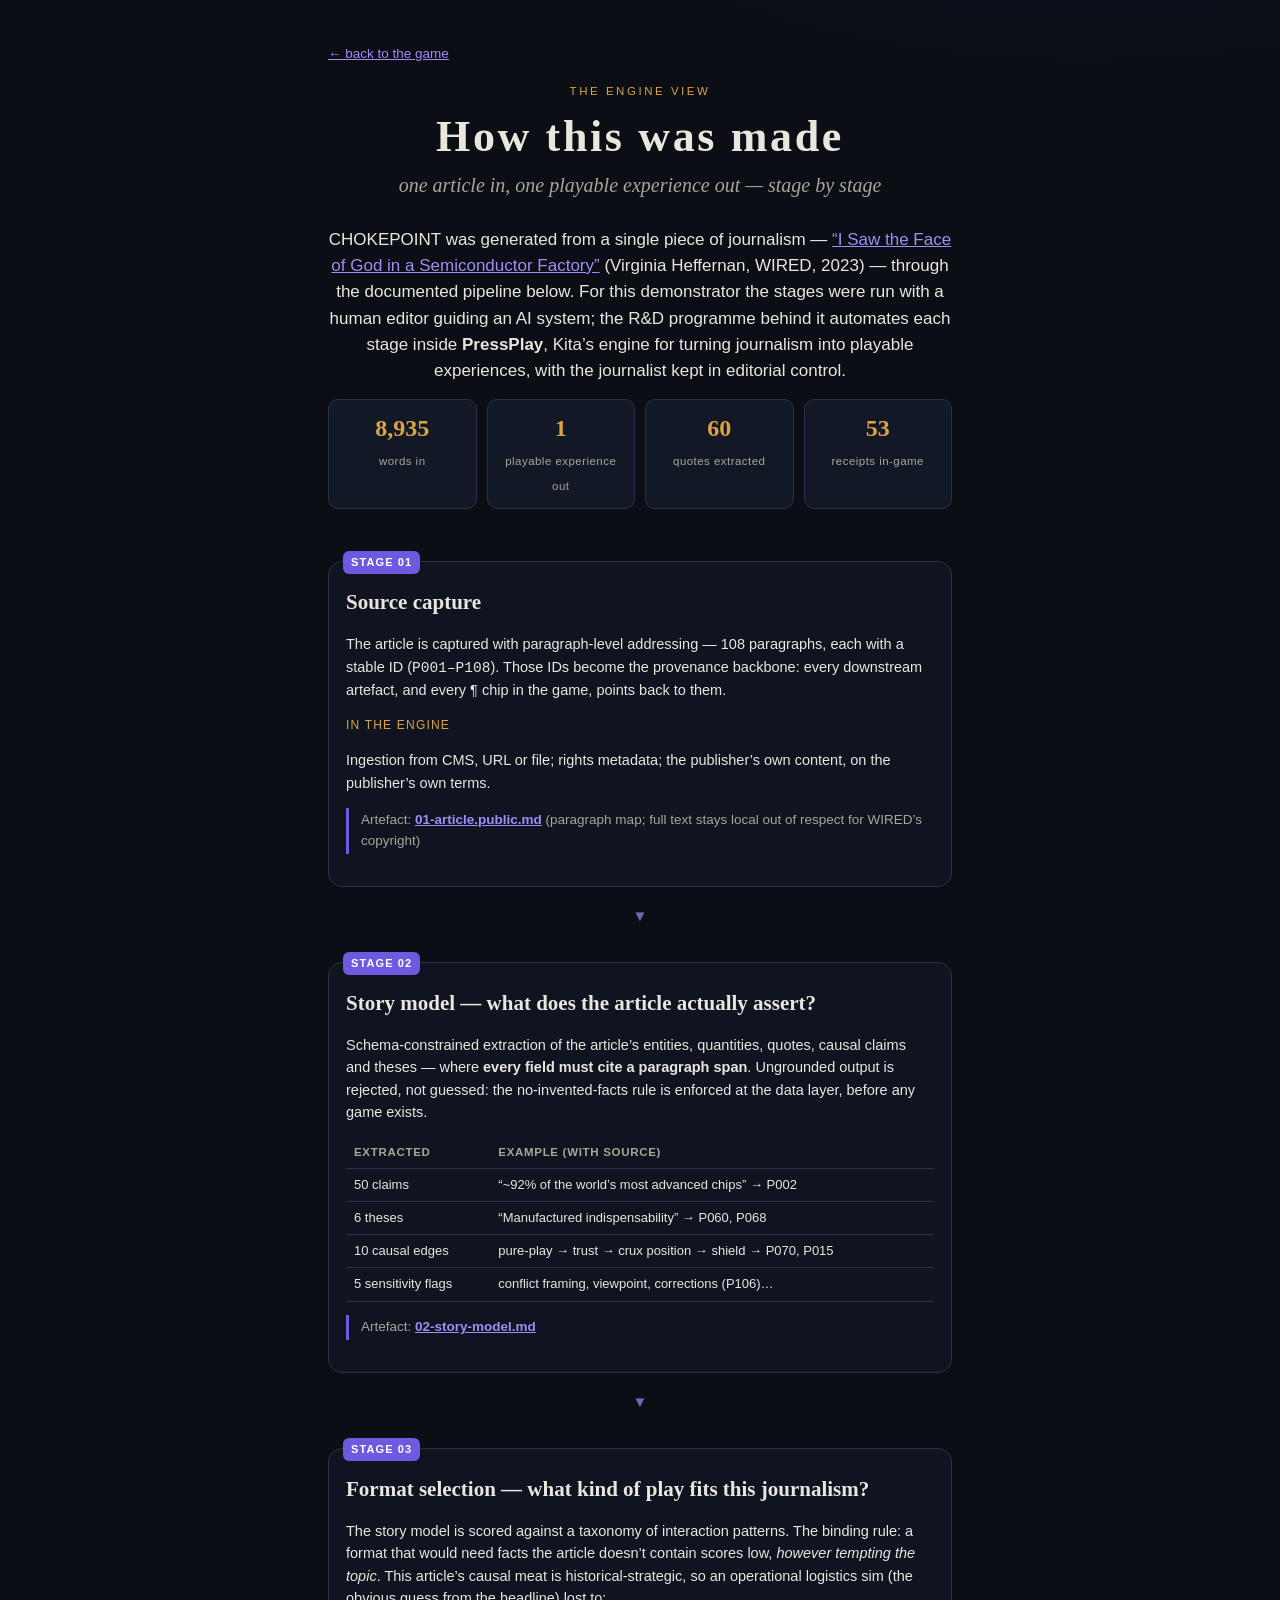
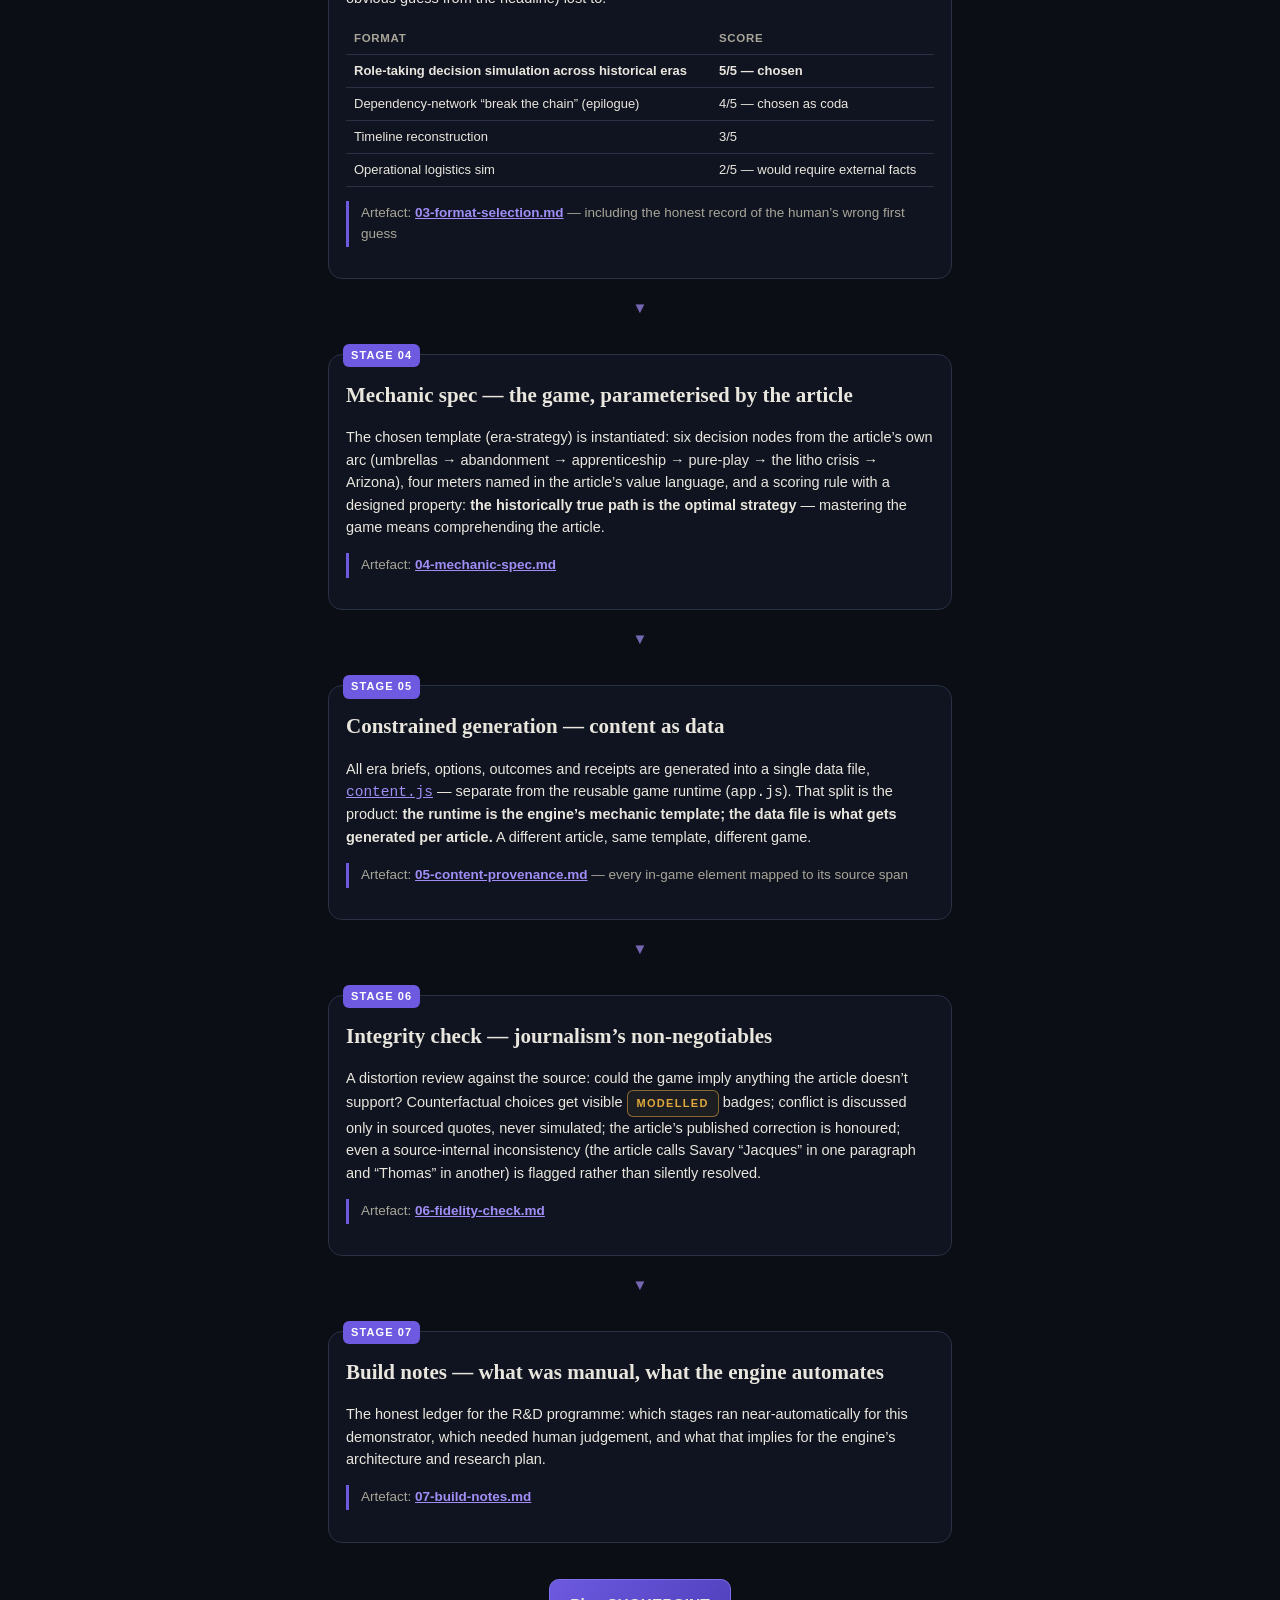
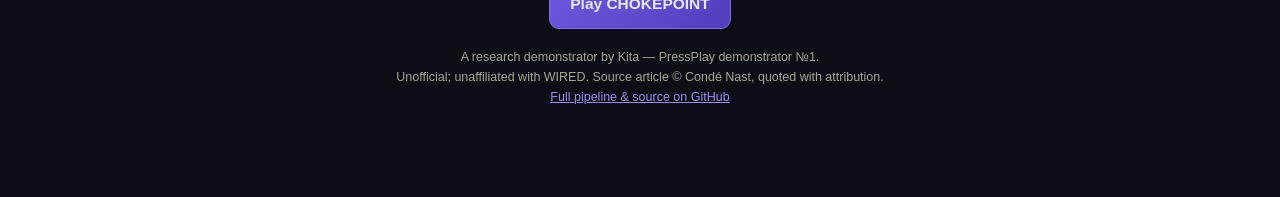
==== pipeline.html @ 04b09a88 "CHOKEPOINT — PressPlay demonstrator #1 Playable rendition of Heffernan's 'I Saw the Face of God in a" ====
<!DOCTYPE html>
<html lang="en">
<head>
  <meta charset="utf-8">
  <meta name="viewport" content="width=device-width, initial-scale=1">
  <title>How CHOKEPOINT was made — the PressPlay pipeline</title>
  <meta name="description" content="The engine view: how one piece of journalism became a playable experience, stage by stage — analysis, format selection, constrained generation, provenance.">
  <meta name="theme-color" content="#0b0e15">
  <link rel="icon" href="data:image/svg+xml,%3Csvg xmlns='http://www.w3.org/2000/svg' viewBox='0 0 24 24'%3E%3Cpath d='m3 19 6.5-11L13 13l2-3 6 9H3Z' fill='none' stroke='%23a08df5' stroke-width='1.8'/%3E%3C/svg%3E">
  <link rel="stylesheet" href="styles.css">
  <style>
    .doc { max-width: 660px; margin: 0 auto; padding: 40px 18px 80px; }
    .doc-head { text-align: center; margin-bottom: 34px; }
    .stage { background: var(--panel-2); border: 1px solid var(--line); border-radius: 14px; padding: 18px 17px; margin-top: 18px; text-align: left; position: relative; }
    .stage-no { position: absolute; top: -11px; left: 14px; background: var(--violet-deep); color: #fff; font-size: 11px; font-weight: 800; letter-spacing: 0.1em; border-radius: 6px; padding: 3px 8px; }
    .stage h3 { font-family: var(--serif); margin: 6px 0 8px; font-size: 21px; }
    .stage p, .stage li { font-size: 14.5px; }
    .stage .engine-does { color: var(--gold); font-size: 12px; letter-spacing: 0.1em; text-transform: uppercase; margin: 12px 0 4px; }
    .stage .artefact { border-left: 3px solid var(--violet-deep); padding: 2px 0 2px 12px; color: var(--ink-dim); font-size: 13.5px; }
    .stage .artefact a { font-weight: 600; }
    .flow { display: grid; gap: 6px; margin: 24px 0 6px; }
    .flow-arrow { text-align: center; color: var(--violet); opacity: 0.7; font-size: 15px; line-height: 1; }
    .stat-row { display: flex; gap: 10px; flex-wrap: wrap; margin-top: 12px; }
    .stat { flex: 1 1 120px; background: var(--panel); border: 1px solid var(--line); border-radius: 10px; padding: 10px 12px; text-align: center; }
    .stat b { display: block; font-family: var(--serif); font-size: 24px; color: var(--gold); }
    .stat span { font-size: 11.5px; color: var(--ink-dim); letter-spacing: 0.04em; }
    table.mini { width: 100%; border-collapse: collapse; font-size: 13px; margin-top: 8px; }
    table.mini th, table.mini td { text-align: left; padding: 6px 8px; border-bottom: 1px solid var(--line); vertical-align: top; }
    table.mini th { color: var(--ink-dim); font-weight: 600; font-size: 11.5px; letter-spacing: 0.06em; text-transform: uppercase; }
    .back { display: inline-block; margin-bottom: 18px; font-size: 13.5px; }
    .foot { text-align: center; margin-top: 36px; }
  </style>
</head>
<body>
  <main class="doc">
    <a class="back" href="index.html">← back to the game</a>
    <div class="doc-head">
      <p class="kicker">The engine view</p>
      <h1 class="title" style="font-size:clamp(30px,8vw,44px)">How this was made</h1>
      <p class="subtitle">one article in, one playable experience out — stage by stage</p>
      <p class="lede" style="text-align:center">CHOKEPOINT was generated from a single piece of journalism —
        <a href="https://www.wired.com/story/i-saw-the-face-of-god-in-a-tsmc-factory/" target="_blank" rel="noopener">“I Saw the Face of God in a Semiconductor Factory”</a>
        (Virginia Heffernan, WIRED, 2023) — through the documented pipeline below. For this demonstrator the stages were run
        with a human editor guiding an AI system; the R&amp;D programme behind it automates each stage inside <strong>PressPlay</strong>,
        Kita’s engine for turning journalism into playable experiences, with the journalist kept in editorial control.</p>
      <div class="stat-row" aria-label="Key numbers">
        <div class="stat"><b>8,935</b><span>words in</span></div>
        <div class="stat"><b>1</b><span>playable experience out</span></div>
        <div class="stat"><b>60</b><span>quotes extracted</span></div>
        <div class="stat"><b>53</b><span>receipts in-game</span></div>
      </div>
    </div>

    <div class="flow">
      <div class="stage">
        <span class="stage-no">STAGE 01</span>
        <h3>Source capture</h3>
        <p>The article is captured with paragraph-level addressing — 108 paragraphs, each with a stable ID (<code>P001–P108</code>). Those IDs become the provenance backbone: every downstream artefact, and every ¶ chip in the game, points back to them.</p>
        <p class="engine-does">In the engine</p>
        <p>Ingestion from CMS, URL or file; rights metadata; the publisher’s own content, on the publisher’s own terms.</p>
        <p class="artefact">Artefact: <a href="https://github.com/sebvasquez91/chokepoint/blob/main/pipeline/01-article.public.md" target="_blank" rel="noopener">01-article.public.md</a> (paragraph map; full text stays local out of respect for WIRED’s copyright)</p>
      </div>
      <p class="flow-arrow">▼</p>

      <div class="stage">
        <span class="stage-no">STAGE 02</span>
        <h3>Story model — what does the article actually assert?</h3>
        <p>Schema-constrained extraction of the article’s entities, quantities, quotes, causal claims and theses — where <strong>every field must cite a paragraph span</strong>. Ungrounded output is rejected, not guessed: the no-invented-facts rule is enforced at the data layer, before any game exists.</p>
        <table class="mini">
          <tr><th>Extracted</th><th>Example (with source)</th></tr>
          <tr><td>50 claims</td><td>“~92% of the world’s most advanced chips” → P002</td></tr>
          <tr><td>6 theses</td><td>“Manufactured indispensability” → P060, P068</td></tr>
          <tr><td>10 causal edges</td><td>pure-play → trust → crux position → shield → P070, P015</td></tr>
          <tr><td>5 sensitivity flags</td><td>conflict framing, viewpoint, corrections (P106)…</td></tr>
        </table>
        <p class="artefact">Artefact: <a href="https://github.com/sebvasquez91/chokepoint/blob/main/pipeline/02-story-model.md" target="_blank" rel="noopener">02-story-model.md</a></p>
      </div>
      <p class="flow-arrow">▼</p>

      <div class="stage">
        <span class="stage-no">STAGE 03</span>
        <h3>Format selection — what kind of play fits this journalism?</h3>
        <p>The story model is scored against a taxonomy of interaction patterns. The binding rule: a format that would need facts the article doesn’t contain scores low, <em>however tempting the topic</em>. This article’s causal meat is historical-strategic, so an operational logistics sim (the obvious guess from the headline) lost to:</p>
        <table class="mini">
          <tr><th>Format</th><th>Score</th></tr>
          <tr><td><strong>Role-taking decision simulation across historical eras</strong></td><td><strong>5/5 — chosen</strong></td></tr>
          <tr><td>Dependency-network “break the chain” (epilogue)</td><td>4/5 — chosen as coda</td></tr>
          <tr><td>Timeline reconstruction</td><td>3/5</td></tr>
          <tr><td>Operational logistics sim</td><td>2/5 — would require external facts</td></tr>
        </table>
        <p class="artefact">Artefact: <a href="https://github.com/sebvasquez91/chokepoint/blob/main/pipeline/03-format-selection.md" target="_blank" rel="noopener">03-format-selection.md</a> — including the honest record of the human’s wrong first guess</p>
      </div>
      <p class="flow-arrow">▼</p>

      <div class="stage">
        <span class="stage-no">STAGE 04</span>
        <h3>Mechanic spec — the game, parameterised by the article</h3>
        <p>The chosen template (era-strategy) is instantiated: six decision nodes from the article’s own arc (umbrellas → abandonment → apprenticeship → pure-play → the litho crisis → Arizona), four meters named in the article’s value language, and a scoring rule with a designed property: <strong>the historically true path is the optimal strategy</strong> — mastering the game means comprehending the article.</p>
        <p class="artefact">Artefact: <a href="https://github.com/sebvasquez91/chokepoint/blob/main/pipeline/04-mechanic-spec.md" target="_blank" rel="noopener">04-mechanic-spec.md</a></p>
      </div>
      <p class="flow-arrow">▼</p>

      <div class="stage">
        <span class="stage-no">STAGE 05</span>
        <h3>Constrained generation — content as data</h3>
        <p>All era briefs, options, outcomes and receipts are generated into a single data file, <a href="https://github.com/sebvasquez91/chokepoint/blob/main/content.js" target="_blank" rel="noopener"><code>content.js</code></a> — separate from the reusable game runtime (<code>app.js</code>). That split is the product: <strong>the runtime is the engine’s mechanic template; the data file is what gets generated per article.</strong> A different article, same template, different game.</p>
        <p class="artefact">Artefact: <a href="https://github.com/sebvasquez91/chokepoint/blob/main/pipeline/05-content-provenance.md" target="_blank" rel="noopener">05-content-provenance.md</a> — every in-game element mapped to its source span</p>
      </div>
      <p class="flow-arrow">▼</p>

      <div class="stage">
        <span class="stage-no">STAGE 06</span>
        <h3>Integrity check — journalism’s non-negotiables</h3>
        <p>A distortion review against the source: could the game imply anything the article doesn’t support? Counterfactual choices get visible <span class="badge badge-modelled" style="pointer-events:none">MODELLED</span> badges; conflict is discussed only in sourced quotes, never simulated; the article’s published correction is honoured; even a source-internal inconsistency (the article calls Savary “Jacques” in one paragraph and “Thomas” in another) is flagged rather than silently resolved.</p>
        <p class="artefact">Artefact: <a href="https://github.com/sebvasquez91/chokepoint/blob/main/pipeline/06-fidelity-check.md" target="_blank" rel="noopener">06-fidelity-check.md</a></p>
      </div>
      <p class="flow-arrow">▼</p>

      <div class="stage">
        <span class="stage-no">STAGE 07</span>
        <h3>Build notes — what was manual, what the engine automates</h3>
        <p>The honest ledger for the R&amp;D programme: which stages ran near-automatically for this demonstrator, which needed human judgement, and what that implies for the engine’s architecture and research plan.</p>
        <p class="artefact">Artefact: <a href="https://github.com/sebvasquez91/chokepoint/blob/main/pipeline/07-build-notes.md" target="_blank" rel="noopener">07-build-notes.md</a></p>
      </div>
    </div>

    <div class="foot">
      <a class="btn btn-primary" href="index.html">Play CHOKEPOINT</a>
      <p class="attribution" style="margin-top:18px">A research demonstrator by Kita — PressPlay demonstrator №1.<br>
        Unofficial; unaffiliated with WIRED. Source article © Condé Nast, quoted with attribution.<br>
        <a href="https://github.com/sebvasquez91/chokepoint" target="_blank" rel="noopener">Full pipeline &amp; source on GitHub</a></p>
    </div>
  </main>
</body>
</html>
---- styles.css ----
/* =========================================================================
   CHOKEPOINT — styles.css  ·  design system for the era-strategy template
   Dark-silicon editorial: near-black blue, warm paper text, EUV violet +
   gold accents. Self-contained (system fonts only), mobile-first, AA.
   ========================================================================= */

:root {
  --bg: #0b0e15;
  --panel: #131826;
  --panel-2: #0f1420;
  --ink: #e9e6dd;
  --ink-dim: #a9a698;
  --line: #2a3145;
  --violet: #a08df5;
  --violet-deep: #6d5ae0;
  --gold: #d9a441;
  --amber: #e0a83c;
  --green: #7ec8a2;
  --red: #e08a8a;
  --serif: Georgia, "Times New Roman", "Songti TC", serif;
  --sans: -apple-system, BlinkMacSystemFont, "Segoe UI", Roboto, Helvetica, Arial, sans-serif;
  --maxw: 590px;
}

* { box-sizing: border-box; }
html { -webkit-text-size-adjust: 100%; }
body {
  margin: 0;
  background:
    radial-gradient(1200px 700px at 85% -10%, rgba(109, 90, 224, 0.14), transparent 60%),
    radial-gradient(900px 600px at -10% 110%, rgba(217, 164, 65, 0.08), transparent 55%),
    var(--bg);
  color: var(--ink);
  font-family: var(--sans);
  font-size: 16.5px;
  line-height: 1.55;
  min-height: 100vh;
}
a { color: var(--violet); }
a:hover { color: #b9aaff; }
button { font: inherit; color: inherit; cursor: pointer; }
:focus-visible { outline: 2px solid var(--violet); outline-offset: 2px; border-radius: 4px; }
h1:focus, h2:focus { outline: none; }

#app { max-width: var(--maxw); margin: 0 auto; padding: 0 18px 72px; }
.screen { animation: rise 420ms cubic-bezier(0.2, 0.7, 0.2, 1) both; }
@keyframes rise { from { opacity: 0; transform: translateY(10px); } to { opacity: 1; transform: none; } }

.icn { width: 1.15em; height: 1.15em; vertical-align: -0.22em; }
.dim { color: var(--ink-dim); font-weight: 400; }
.hidden { display: none !important; }

/* ---------------- HUD ---------------- */
#hud {
  position: sticky; top: 0; z-index: 40;
  background: linear-gradient(to bottom, rgba(11, 14, 21, 0.97), rgba(11, 14, 21, 0.88));
  backdrop-filter: blur(8px);
  border-bottom: 1px solid var(--line);
}
.hud-inner { max-width: var(--maxw); margin: 0 auto; padding: 8px 18px 9px; }
.hud-top { display: flex; align-items: baseline; gap: 10px; }
.hud-title { font-family: var(--serif); letter-spacing: 0.14em; font-size: 13px; color: var(--gold); }
.hud-era { font-size: 12.5px; color: var(--ink-dim); flex: 1; }
.hud-about { background: none; border: none; color: var(--ink-dim); font-size: 12.5px; text-decoration: underline; padding: 2px; }
.hud-meters { display: grid; grid-template-columns: 1fr 1fr; gap: 3px 16px; margin-top: 5px; }
@media (min-width: 520px) { .hud-meters { grid-template-columns: repeat(4, 1fr); } }
.meter { display: flex; align-items: center; gap: 6px; font-size: 11.5px; color: var(--ink-dim); }
.meter .icn { width: 0.95em; height: 0.95em; flex: none; color: var(--ink-dim); }
.meter-name { display: none; }
@media (min-width: 380px) { .meter-name { display: inline; } }
.meter-label { display: flex; align-items: center; gap: 4px; min-width: 0; white-space: nowrap; }
.bar { flex: 1; height: 5px; background: var(--panel); border-radius: 4px; overflow: hidden; min-width: 34px; }
.bar-fill { display: block; height: 100%; border-radius: 4px;
  background: linear-gradient(90deg, var(--violet-deep), var(--violet));
  transition: width 700ms cubic-bezier(0.2, 0.8, 0.2, 1); }
.bar.flash { animation: flash 900ms ease-out; } /* re-triggerable via class swap */
@keyframes flash { 0% { box-shadow: 0 0 0 1px var(--gold); } 100% { box-shadow: 0 0 0 1px transparent; } }
.meter-val { width: 2ch; text-align: right; font-variant-numeric: tabular-nums; }

/* ---------------- intro ---------------- */
.intro { padding-top: 9vh; text-align: center; position: relative; }
.kicker { letter-spacing: 0.22em; text-transform: uppercase; font-size: 11.5px; color: var(--gold); margin: 0 0 14px; }
.title { font-family: var(--serif); font-size: clamp(44px, 13vw, 74px); letter-spacing: 0.06em; margin: 0; line-height: 1.02; }
.subtitle { font-family: var(--serif); font-style: italic; color: var(--ink-dim); font-size: clamp(16px, 4.6vw, 20px); margin: 10px 0 26px; }
.lede { text-align: left; font-size: 17px; margin: 0 0 14px; }
.task { font-weight: 600; }
.intro-cta { display: flex; gap: 10px; justify-content: center; margin: 26px 0 30px; flex-wrap: wrap; }
.attribution { font-size: 12.5px; color: var(--ink-dim); line-height: 1.6; }
.receipt-note { font-size: 12.5px; color: var(--ink-dim); border-top: 1px solid var(--line); padding-top: 14px; margin-top: 18px; }
.engine-line { font-size: 12px; margin-top: 4px; }
.engine-line a { color: var(--ink-dim); }

/* ---------------- buttons ---------------- */
.btn {
  display: inline-block; border: 1px solid var(--line); background: var(--panel);
  color: var(--ink); border-radius: 10px; padding: 12px 20px; font-size: 15.5px;
  text-decoration: none; text-align: center; transition: transform 120ms ease, border-color 120ms ease;
}
.btn:hover { border-color: var(--violet); transform: translateY(-1px); }
.btn-primary { background: linear-gradient(135deg, var(--violet-deep), #4f3fbb); border-color: #7f6ee8; font-weight: 600; }
.btn-primary:hover { border-color: #b9aaff; }
.btn-ghost { background: none; border-color: transparent; color: var(--ink-dim); text-decoration: underline; }

/* ---------------- era ---------------- */
.era { padding-top: 26px; }
.era-head { text-align: center; margin-bottom: 18px; }
.era-icon .icn { width: 42px; height: 42px; color: var(--gold); }
.era-no { font-size: 12px; letter-spacing: 0.16em; text-transform: uppercase; color: var(--ink-dim); margin: 10px 0 2px; }
.era-title { font-family: var(--serif); font-size: clamp(30px, 8vw, 40px); margin: 0; }
.brief { font-size: 16.5px; background: var(--panel-2); border: 1px solid var(--line); border-radius: 12px; padding: 15px 16px; }
.prompt { font-weight: 700; margin: 20px 2px 10px; font-size: 17px; }
.options { display: grid; gap: 10px; }
.option {
  text-align: left; background: var(--panel); border: 1px solid var(--line); border-radius: 12px;
  padding: 13px 15px; display: grid; gap: 3px; transition: border-color 120ms ease, transform 120ms ease;
}
.option:hover { border-color: var(--violet); transform: translateY(-1px); }
.option-label { font-weight: 700; font-size: 16.5px; }
.option-blurb { color: var(--ink-dim); font-size: 14.5px; line-height: 1.45; }

/* ---------------- outcome ---------------- */
.outcome { padding-top: 26px; }
.outcome-tag { margin: 0 0 12px; }
.badge {
  display: inline-block; font-size: 11px; letter-spacing: 0.12em; border-radius: 6px;
  padding: 4px 9px; border: 1px solid; font-weight: 700; background: none;
}
.badge-historical { color: var(--gold); border-color: rgba(217, 164, 65, 0.5); background: rgba(217, 164, 65, 0.07); }
.badge-modelled { color: var(--amber); border-color: rgba(224, 168, 60, 0.55); background: rgba(224, 168, 60, 0.07); text-decoration: none; }
.badge-modelled:hover { border-color: var(--amber); }
.badge-reported { color: var(--violet); border-color: rgba(160, 141, 245, 0.5); background: rgba(160, 141, 245, 0.07); }
.outcome-headline { font-family: var(--serif); font-size: clamp(26px, 7vw, 34px); margin: 0 0 10px; line-height: 1.15; }
.outcome-body { font-size: 16.5px; }
.pills { display: flex; gap: 7px; flex-wrap: wrap; margin: 14px 0 4px; }
.pill {
  display: inline-flex; align-items: center; gap: 5px; font-size: 13px; font-weight: 700;
  padding: 4px 10px; border-radius: 999px; border: 1px solid var(--line); font-variant-numeric: tabular-nums;
}
.pill.up { color: var(--green); border-color: rgba(126, 200, 162, 0.4); }
.pill.down { color: var(--red); border-color: rgba(224, 138, 138, 0.4); }
.meanwhile, .rail { border-left: 3px solid var(--line); margin: 16px 0 0; padding: 2px 0 2px 13px; font-size: 14.5px; color: var(--ink-dim); }
.rail { border-left-color: rgba(217, 164, 65, 0.55); }
.rail-mark { color: var(--gold); font-weight: 700; letter-spacing: 0.04em; }
.outcome .btn-primary { margin-top: 22px; }

/* ---------------- receipts chips ---------------- */
.chips { display: inline-flex; gap: 5px; flex-wrap: wrap; vertical-align: baseline; margin-left: 2px; }
.chip {
  display: inline-flex; align-items: center; gap: 3px;
  font-size: 11px; font-weight: 700; letter-spacing: 0.03em; font-variant-numeric: tabular-nums;
  color: var(--violet); background: rgba(160, 141, 245, 0.09);
  border: 1px solid rgba(160, 141, 245, 0.38); border-radius: 6px; padding: 1.5px 7px;
  transition: background 120ms ease;
}
.chip:hover { background: rgba(160, 141, 245, 0.2); }
.chip .icn { width: 0.9em; height: 0.9em; }

/* ---------------- sheet (receipts / about) ---------------- */
.sheet-backdrop {
  position: fixed; inset: 0; z-index: 60; background: rgba(5, 7, 12, 0.65);
  display: flex; align-items: flex-end; justify-content: center;
  opacity: 0; transition: opacity 200ms ease;
}
.sheet-backdrop.open { opacity: 1; }
.sheet {
  background: var(--panel); border: 1px solid var(--line); border-bottom: none;
  border-radius: 16px 16px 0 0; width: 100%; max-width: var(--maxw);
  max-height: 78vh; overflow-y: auto; padding: 20px 20px 30px; position: relative;
  transform: translateY(14px); transition: transform 220ms cubic-bezier(0.2, 0.8, 0.2, 1);
}
.sheet-backdrop.open .sheet { transform: none; }
.sheet-close {
  position: sticky; top: 0; float: right; background: var(--panel-2); border: 1px solid var(--line);
  border-radius: 8px; width: 34px; height: 34px; color: var(--ink-dim); z-index: 2;
}
.sheet-kicker { letter-spacing: 0.18em; text-transform: uppercase; font-size: 11px; color: var(--gold); margin: 4px 0 12px; }
.sheet-body { font-size: 15px; }
.sheet-list { font-size: 14.5px; padding-left: 20px; display: grid; gap: 8px; }
.sheet-foot { font-size: 12.5px; color: var(--ink-dim); border-top: 1px solid var(--line); padding-top: 12px; margin-top: 16px; }
.quote { margin: 0 0 16px; }
.quote blockquote {
  margin: 0; font-family: var(--serif); font-size: 16.5px; line-height: 1.55;
  border-left: 3px solid var(--gold); padding: 2px 2px 2px 14px;
}
.quote figcaption { font-size: 12.5px; color: var(--ink-dim); margin-top: 7px; padding-left: 17px; }

/* ---------------- epilogue ---------------- */
.epilogue { padding-top: 40px; text-align: center; }
.gauge-wrap { position: relative; display: inline-block; margin: 6px 0 2px; }
.gauge { width: min(74vw, 300px); height: auto; }
.gauge-read { position: absolute; right: -8px; bottom: 4px; font-variant-numeric: tabular-nums; }
.gauge-score { font-family: var(--serif); font-size: 40px; }
.gauge-cap { color: var(--ink-dim); font-size: 14px; }
.verdict-title { font-family: var(--serif); font-size: clamp(32px, 9vw, 44px); margin: 6px 0 10px; }
.verdict-body { text-align: left; font-size: 16.5px; }
.gauge-note { text-align: left; font-size: 12.5px; color: var(--ink-dim); border-top: 1px solid var(--line); padding-top: 10px; margin-top: 16px; }

.ep-block { text-align: left; margin-top: 34px; background: var(--panel-2); border: 1px solid var(--line); border-radius: 14px; padding: 18px 17px; }
.ep-title { font-family: var(--serif); font-size: 23px; margin: 0 0 6px; }
.ep-note { color: var(--ink-dim); font-size: 14px; margin: 0 0 12px; }

.chain-svg { width: 100%; height: auto; display: block; }
.chain-edge { stroke: var(--violet-deep); stroke-width: 2; opacity: 0.75; transition: opacity 200ms ease; }
.chain-edge.cut { stroke: var(--red); stroke-dasharray: 4 6; opacity: 0.5; }
.chain-node { cursor: pointer; }
.chain-node rect { fill: var(--panel); stroke: var(--line); stroke-width: 1.2; rx: 10; transition: stroke 150ms ease; }
.chain-node:hover rect, .chain-node:focus rect { stroke: var(--violet); }
.chain-node.active rect { stroke: var(--gold); stroke-width: 1.6; }
.chain-node.severed rect { fill: #1a1420; stroke-dasharray: 5 4; }
.chain-node.severed .cn-label { fill: var(--red); text-decoration: line-through; }
.cn-label { fill: var(--ink); font-size: 14px; font-weight: 700; text-anchor: middle; }
.cn-sub { fill: var(--ink-dim); font-size: 9.5px; text-anchor: middle; letter-spacing: 0.02em; }
.sever-panel { border-top: 1px dashed var(--line); margin-top: 12px; padding-top: 12px; font-size: 15px; min-height: 56px; }
.sever-hint { color: var(--ink-dim); font-size: 13.5px; }
.sever-title { font-weight: 800; color: var(--red); letter-spacing: 0.03em; margin: 0 0 6px; }
.thesis { border-top: 1px solid var(--gold); margin-top: 14px; padding-top: 12px; font-family: var(--serif); font-size: 16px; }

.doubt p { font-size: 15px; margin: 0; }
.truth-tally { font-size: 15.5px; }
.recap-list { list-style: none; padding: 0; margin: 8px 0 0; display: grid; gap: 9px; }
.recap-list li { display: grid; gap: 1px; border-bottom: 1px dashed var(--line); padding-bottom: 8px; font-size: 14px; }
.recap-era { color: var(--ink-dim); font-size: 12px; letter-spacing: 0.06em; text-transform: uppercase; }
.recap-pick.hit { color: var(--gold); font-weight: 700; }
.recap-pick.miss { color: var(--ink); font-weight: 600; }
.recap-hist { color: var(--ink-dim); font-size: 13px; }
.time-flies { font-size: 13.5px; color: var(--ink-dim); margin: 14px 0 0; }

.ep-cta { display: grid; gap: 10px; margin: 30px 0 18px; }
.epilogue .attribution { margin-bottom: 10px; }

/* ---------------- decorative wafer lines ---------------- */
.wafer-lines {
  position: absolute; inset: -40px 0 auto; height: 200px; z-index: -1; opacity: 0.5;
  background:
    repeating-linear-gradient(0deg, transparent 0 23px, rgba(160, 141, 245, 0.05) 23px 24px),
    repeating-linear-gradient(90deg, transparent 0 23px, rgba(160, 141, 245, 0.05) 23px 24px);
  mask-image: radial-gradient(70% 100% at 50% 0%, #000 30%, transparent 75%);
  -webkit-mask-image: radial-gradient(70% 100% at 50% 0%, #000 30%, transparent 75%);
}

/* ---------------- motion & a11y ---------------- */
@media (prefers-reduced-motion: reduce) {
  * { animation-duration: 0.01ms !important; animation-iteration-count: 1 !important; transition-duration: 0.01ms !important; }
}
@media (min-width: 640px) {
  .sheet-backdrop { align-items: center; padding: 20px; }
  .sheet { border-radius: 16px; border-bottom: 1px solid var(--line); }
  .ep-cta { grid-template-columns: 1fr 1fr; }
  .ep-cta .btn-primary { grid-column: 1 / -1; }
}
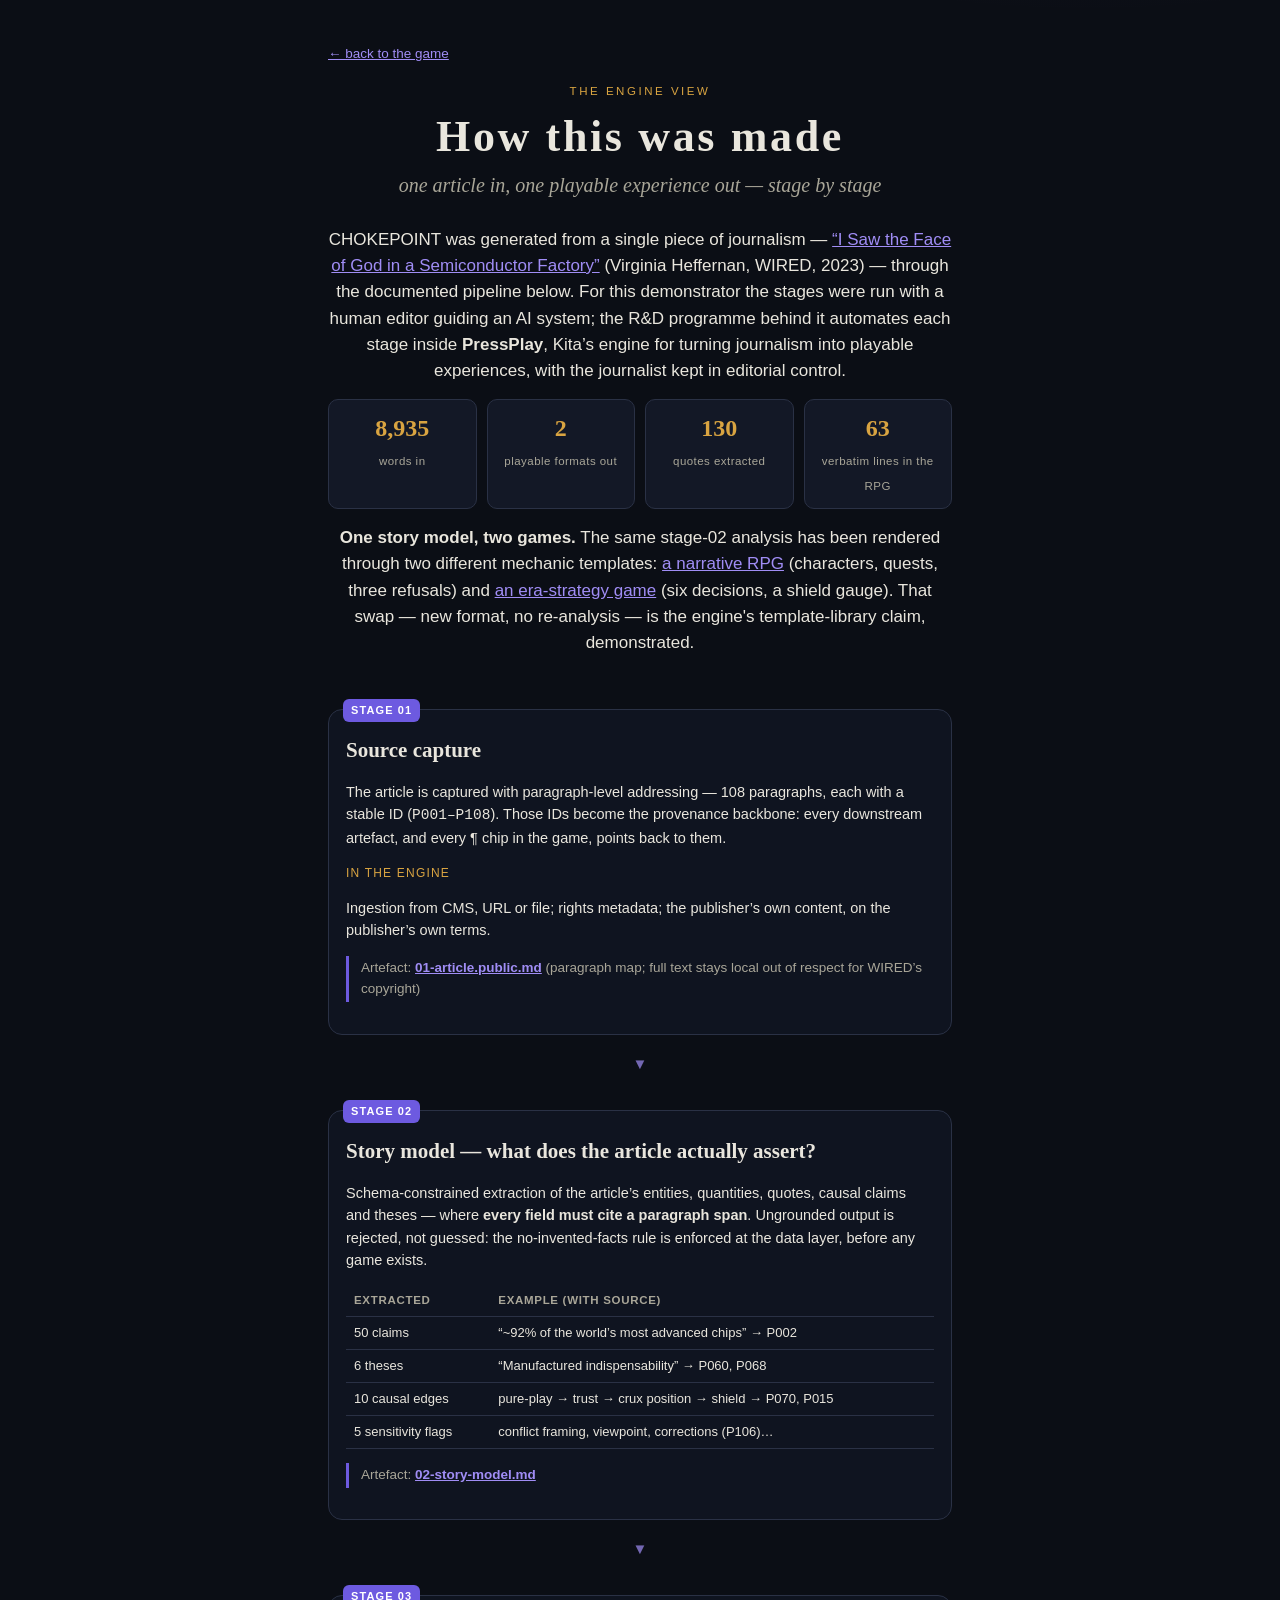
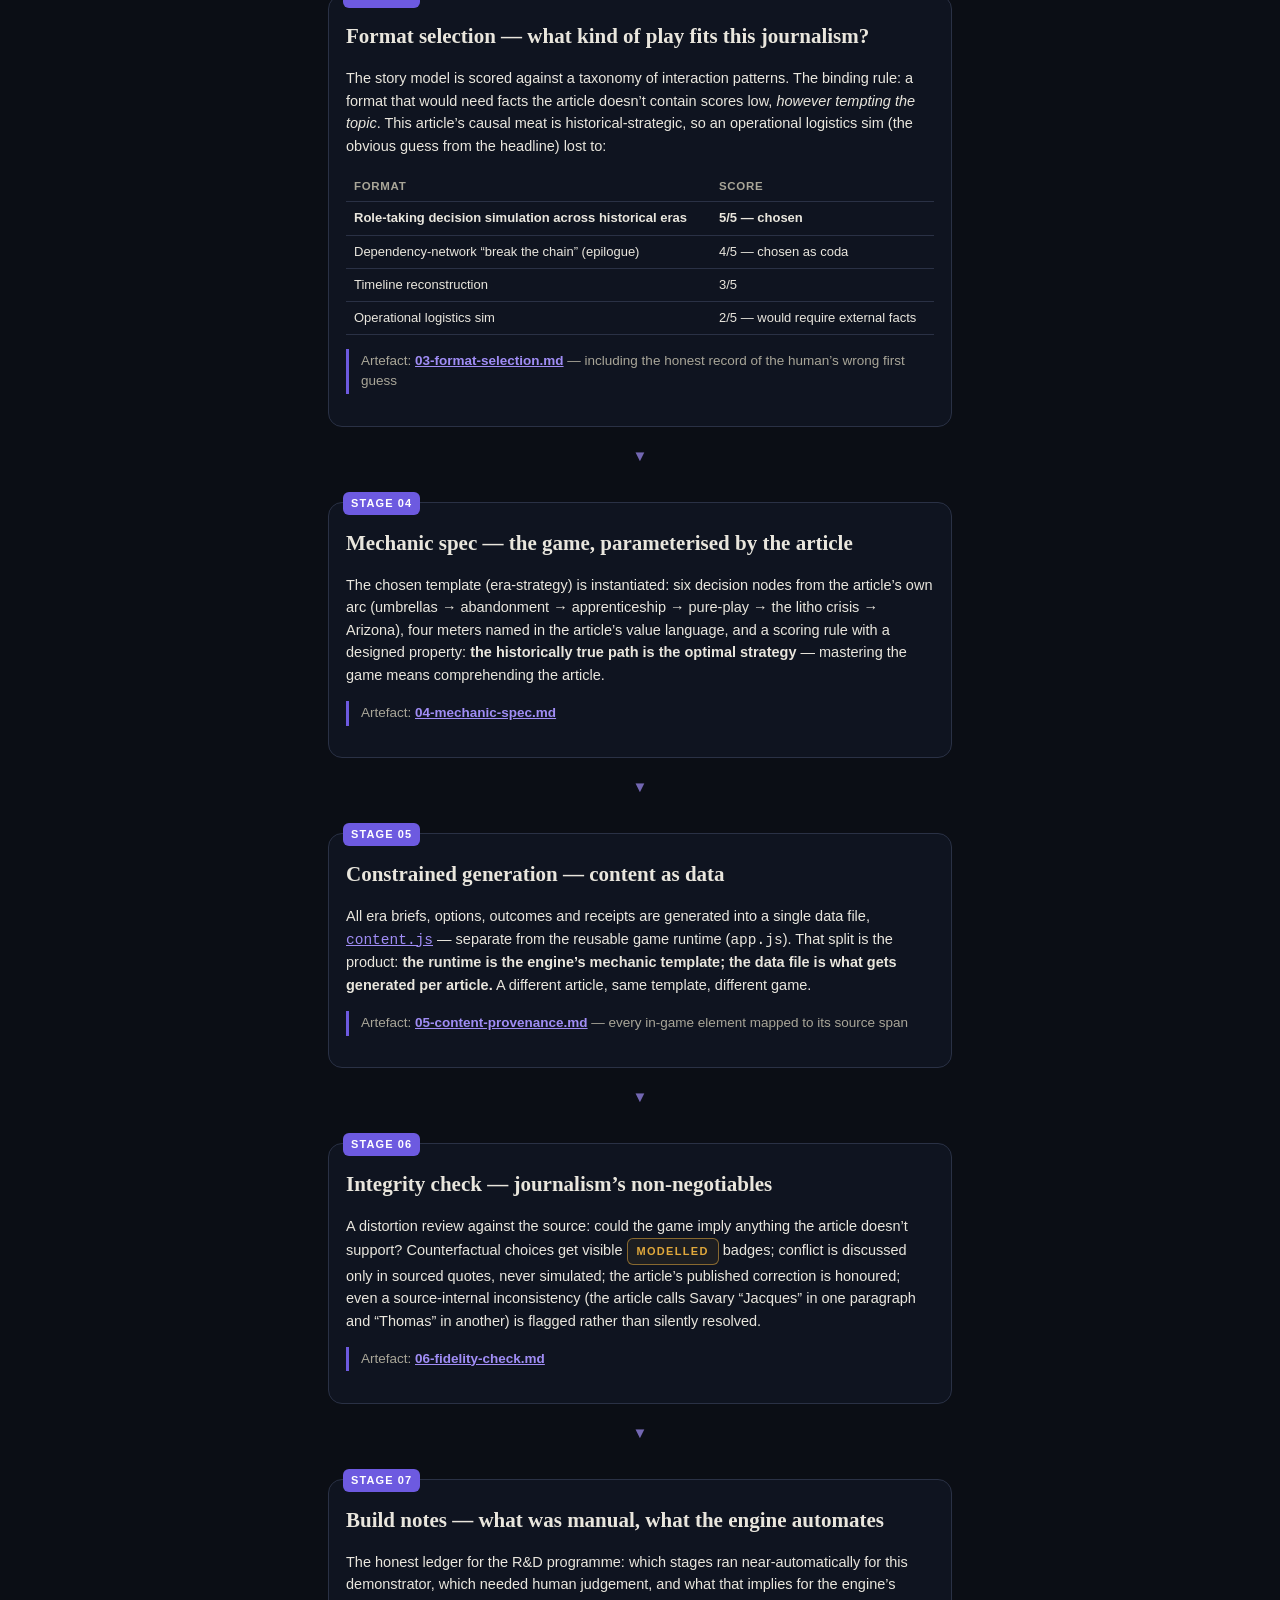
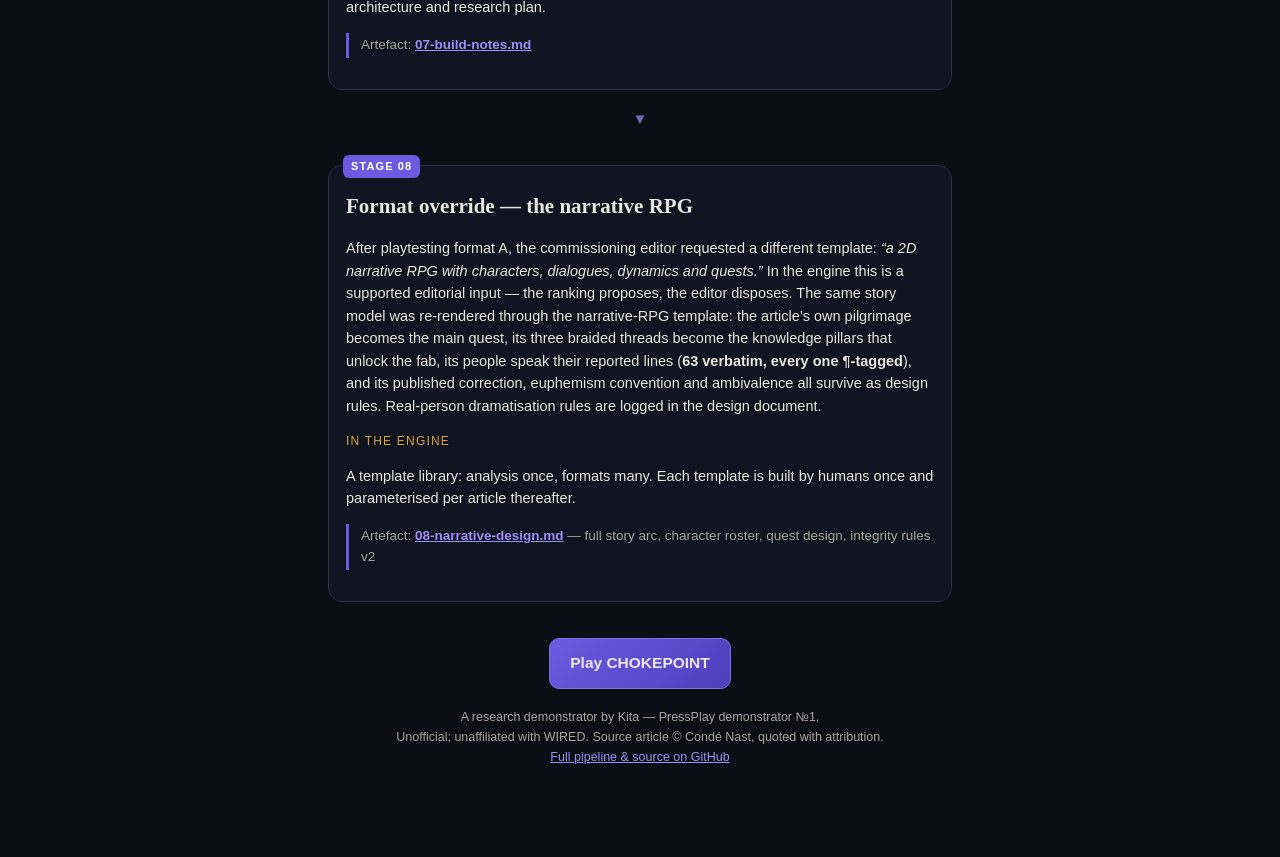
==== commit 56131c9c: "CHOKEPOINT v2 — narrative RPG (format B) from the same story model - New main experience: 2D narrati" ====
--- a/pipeline.html
+++ b/pipeline.html
@@ -45,10 +45,14 @@
         Kita’s engine for turning journalism into playable experiences, with the journalist kept in editorial control.</p>
       <div class="stat-row" aria-label="Key numbers">
         <div class="stat"><b>8,935</b><span>words in</span></div>
-        <div class="stat"><b>1</b><span>playable experience out</span></div>
-        <div class="stat"><b>60</b><span>quotes extracted</span></div>
-        <div class="stat"><b>53</b><span>receipts in-game</span></div>
+        <div class="stat"><b>2</b><span>playable formats out</span></div>
+        <div class="stat"><b>130</b><span>quotes extracted</span></div>
+        <div class="stat"><b>63</b><span>verbatim lines in the RPG</span></div>
       </div>
+      <p class="lede" style="text-align:center;margin-top:16px"><strong>One story model, two games.</strong> The same stage-02 analysis has been rendered through two different mechanic templates:
+        <a href="index.html">a narrative RPG</a> (characters, quests, three refusals) and
+        <a href="strategy.html">an era-strategy game</a> (six decisions, a shield gauge). That swap — new format, no re-analysis —
+        is the engine's template-library claim, demonstrated.</p>
     </div>
 
     <div class="flow">
@@ -122,6 +126,16 @@
         <p>The honest ledger for the R&amp;D programme: which stages ran near-automatically for this demonstrator, which needed human judgement, and what that implies for the engine’s architecture and research plan.</p>
         <p class="artefact">Artefact: <a href="https://github.com/sebvasquez91/chokepoint/blob/main/pipeline/07-build-notes.md" target="_blank" rel="noopener">07-build-notes.md</a></p>
       </div>
+      <p class="flow-arrow">▼</p>
+
+      <div class="stage">
+        <span class="stage-no">STAGE 08</span>
+        <h3>Format override — the narrative RPG</h3>
+        <p>After playtesting format A, the commissioning editor requested a different template: <em>“a 2D narrative RPG with characters, dialogues, dynamics and quests.”</em> In the engine this is a supported editorial input — the ranking proposes, the editor disposes. The same story model was re-rendered through the narrative-RPG template: the article’s own pilgrimage becomes the main quest, its three braided threads become the knowledge pillars that unlock the fab, its people speak their reported lines (<strong>63 verbatim, every one ¶-tagged</strong>), and its published correction, euphemism convention and ambivalence all survive as design rules. Real-person dramatisation rules are logged in the design document.</p>
+        <p class="engine-does">In the engine</p>
+        <p>A template library: analysis once, formats many. Each template is built by humans once and parameterised per article thereafter.</p>
+        <p class="artefact">Artefact: <a href="https://github.com/sebvasquez91/chokepoint/blob/main/pipeline/08-narrative-design.md" target="_blank" rel="noopener">08-narrative-design.md</a> — full story arc, character roster, quest design, integrity rules v2</p>
+      </div>
     </div>
 
     <div class="foot">
